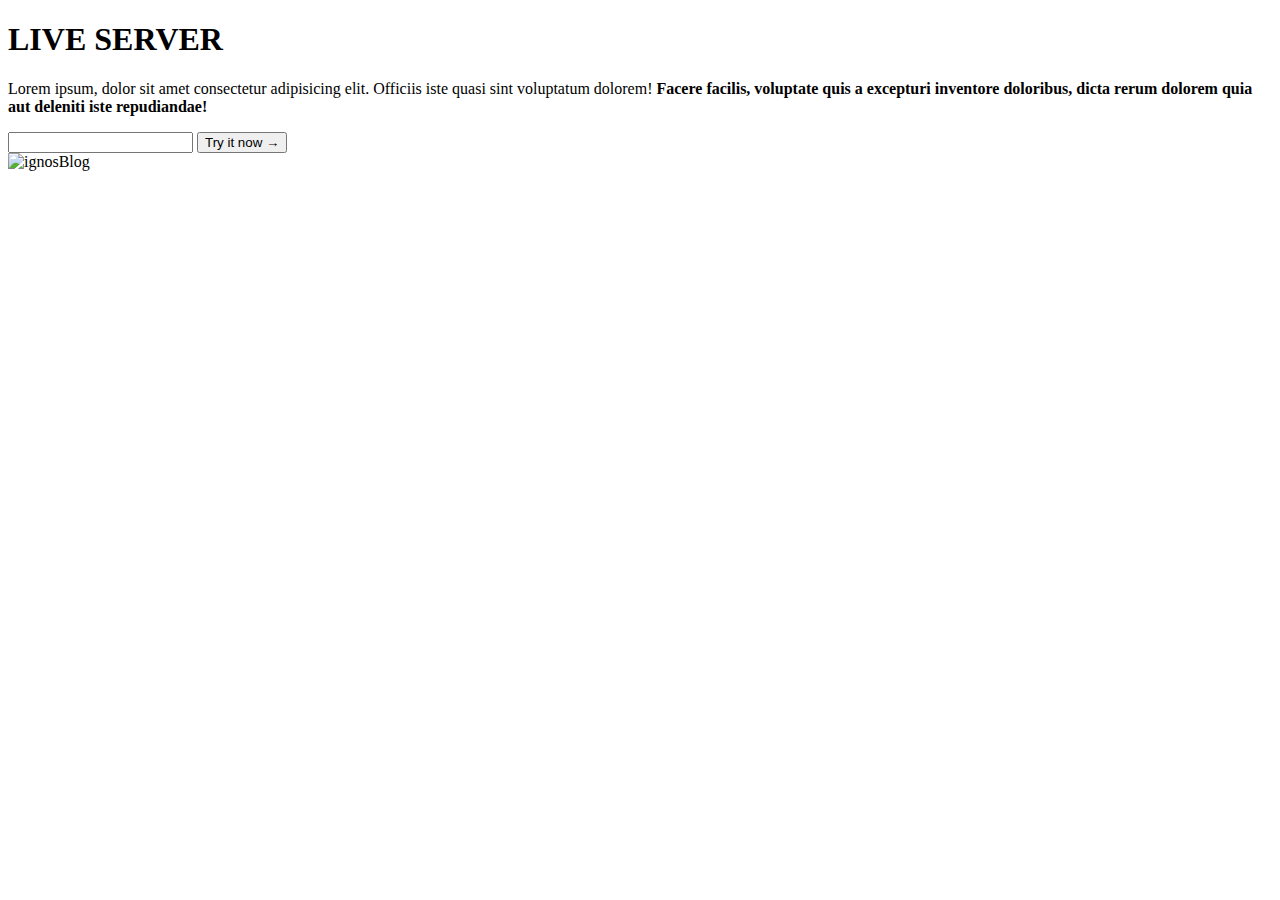
==== index.html @ 08abc481 "Modified the index adding a form, an image and a h1" ====
<!DOCTYPE html>
<html lang="en">
<head>
    <meta charset="UTF-8">
    <meta http-equiv="X-UA-Compatible" content="IE=edge">
    <meta name="viewport" content="width=device-width, initial-scale=1.0">
    <title>Document</title>
</head>
    <body>
        <h1>LIVE SERVER</h1>
        <P>Lorem ipsum, dolor sit amet consectetur adipisicing elit. Officiis iste quasi sint voluptatum dolorem! 
            <strong>
                Facere facilis, voluptate quis a excepturi inventore doloribus, dicta rerum dolorem quia aut deleniti iste repudiandae!
            </strong>
        </P>

        <form>
            <input type="email" />
            <button type="submit">Try it now &rarr;</button>

        </form>
        <img src="https://ignos.blog/wp-content/uploads/2021/04/capterra.png" alt="ignosBlog">
    </body>
</html>
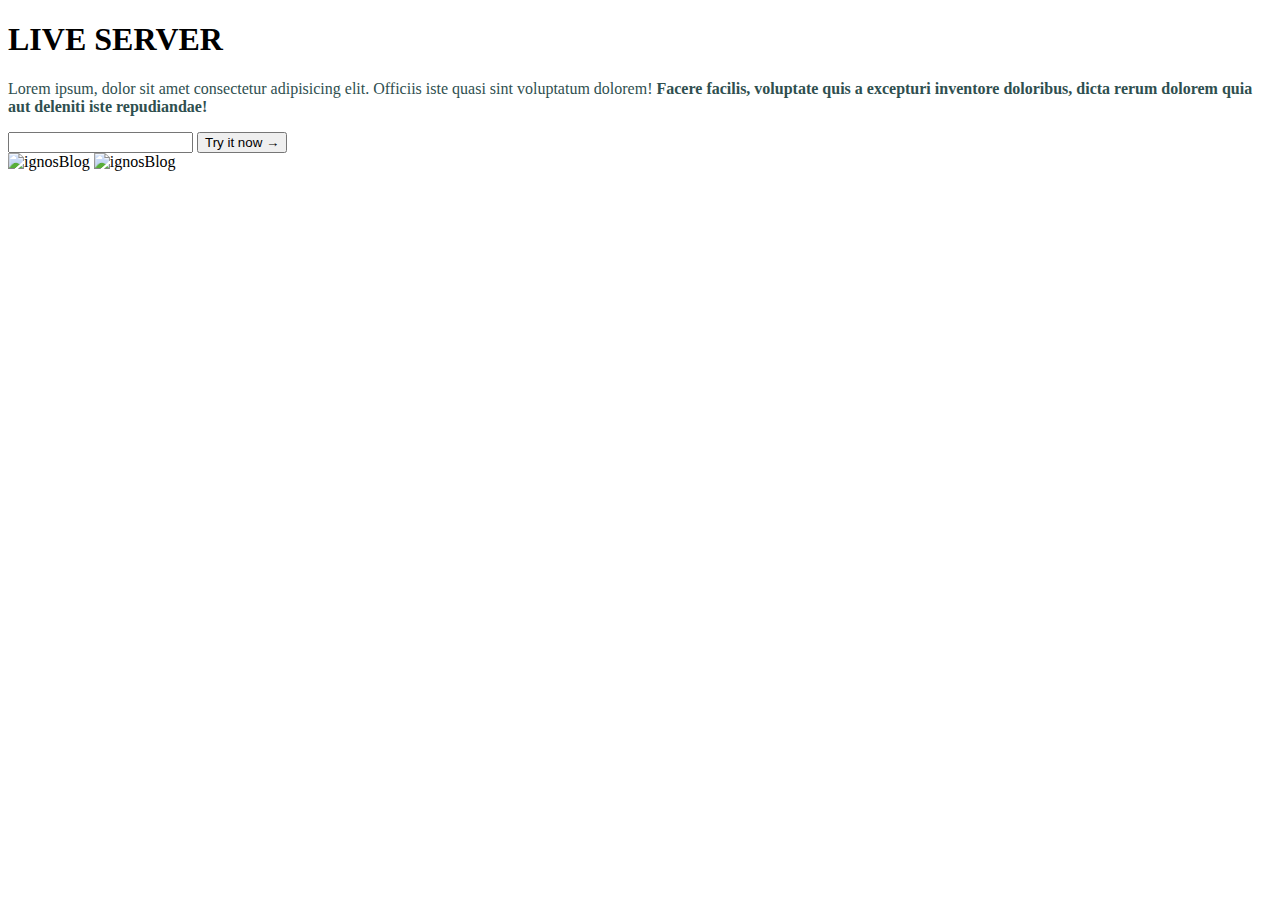
==== commit 6c667327: "Adding a different color to the text and adding the matcha image" ====
--- a/index.html
+++ b/index.html
@@ -5,6 +5,7 @@
     <meta http-equiv="X-UA-Compatible" content="IE=edge">
     <meta name="viewport" content="width=device-width, initial-scale=1.0">
     <title>Document</title>
+    <link rel="stylesheet" href="styles.css">
 </head>
     <body>
         <h1>LIVE SERVER</h1>
@@ -19,6 +20,7 @@
             <button type="submit">Try it now &rarr;</button>
 
         </form>
-        <img src="https://ignos.blog/wp-content/uploads/2021/04/capterra.png" alt="ignosBlog">
+        <img src="https://ignos.blog/wp-content/uploads/2021/04/capterra.png" alt="ignosBlog" />
+        <img src="https://assets.bedu.org/contents/TECM0017FRFUV2_Fronted_fundamentals_V2/TECM0017FRFUV2_S1_3_1.png" alt="ignosBlog" />
     </body>
 </html>--- a/styles.css
+++ b/styles.css
@@ -0,0 +1,3 @@
+p {
+    color: darkslategrey;
+}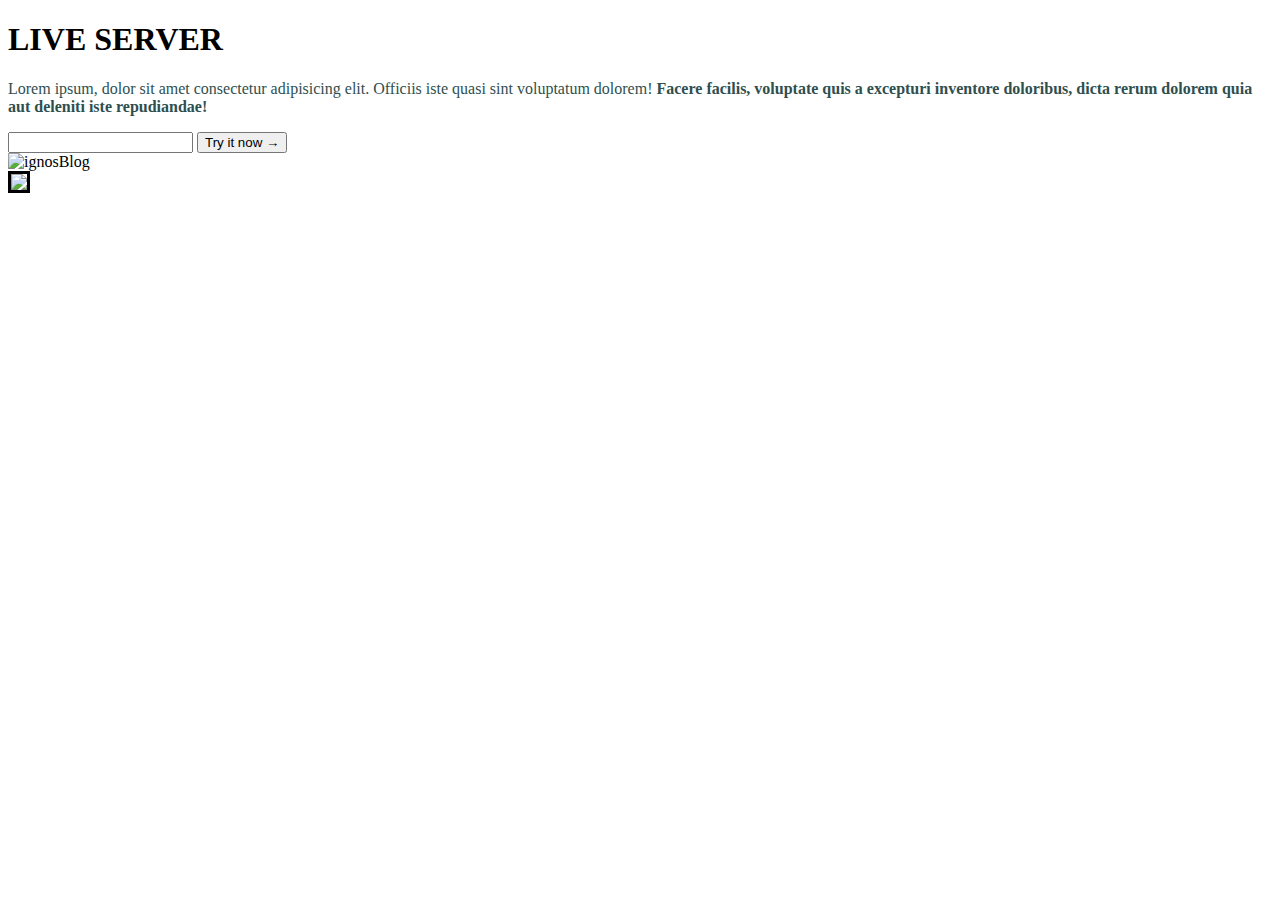
==== commit 87d96ddf: "adding border to matcha image" ====
--- a/index.html
+++ b/index.html
@@ -21,6 +21,8 @@
 
         </form>
         <img src="https://ignos.blog/wp-content/uploads/2021/04/capterra.png" alt="ignosBlog" />
-        <img src="https://assets.bedu.org/contents/TECM0017FRFUV2_Fronted_fundamentals_V2/TECM0017FRFUV2_S1_3_1.png" alt="ignosBlog" />
+        <div id="matchaImage">
+            <img src="https://assets.bedu.org/contents/TECM0017FRFUV2_Fronted_fundamentals_V2/TECM0017FRFUV2_S1_3_1.png" />
+        </div>
     </body>
 </html>--- a/styles.css
+++ b/styles.css
@@ -1,3 +1,7 @@
 p {
     color: darkslategrey;
+}
+
+#matchaImage img {
+    border-style: solid;
 }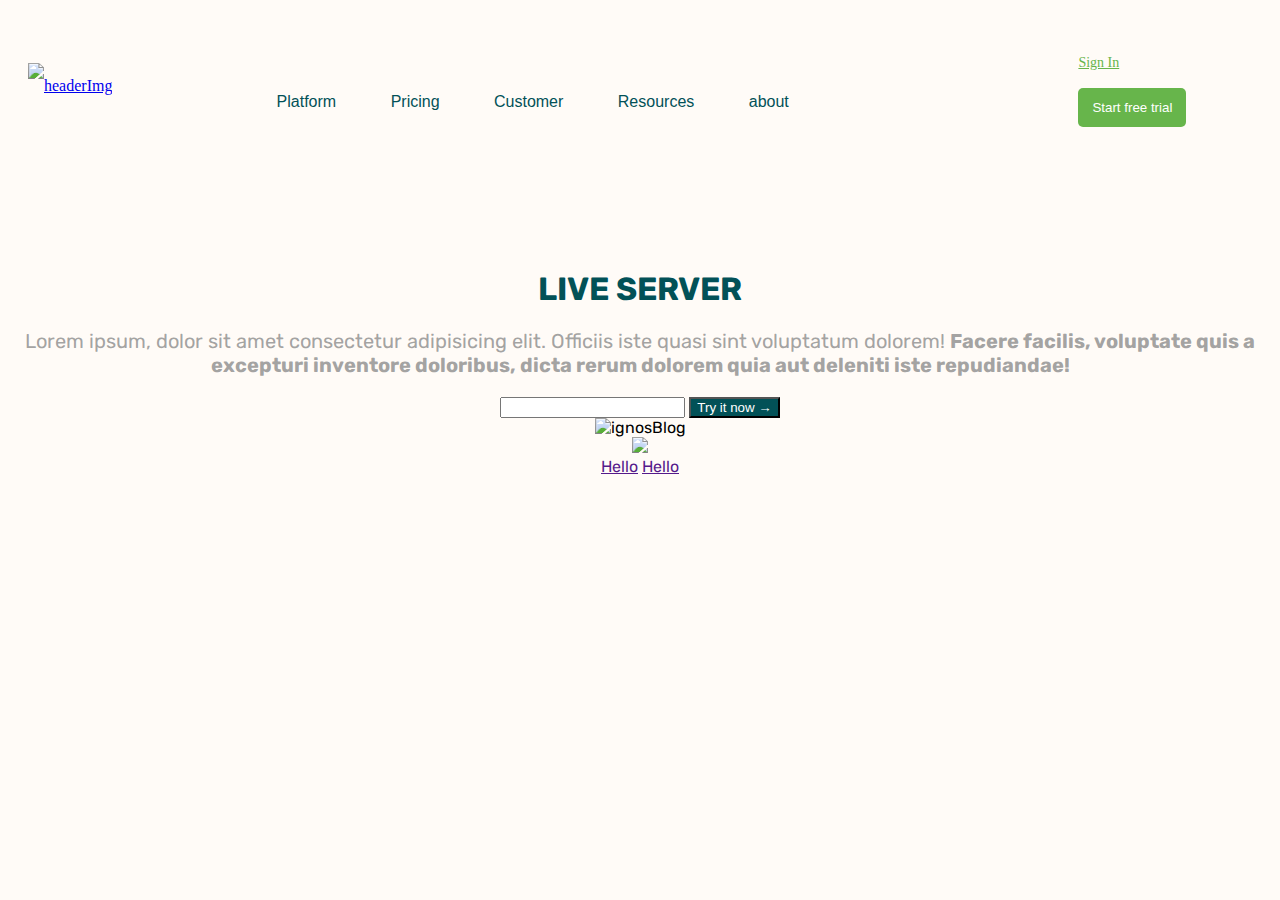
==== commit b0da5231: "Added new styles and new tags, these to complete the challenges of the second module" ====
--- a/index.html
+++ b/index.html
@@ -6,23 +6,56 @@
     <meta name="viewport" content="width=device-width, initial-scale=1.0">
     <title>Document</title>
     <link rel="stylesheet" href="styles.css">
+    <link rel="stylesheet" href="https://fonts.googleapis.com">
+    <link href="https://fonts.googleapis.com/css2?family=Rubik:wght@300&display=swap" rel="stylesheet">
 </head>
-    <body>
-        <h1>LIVE SERVER</h1>
-        <P>Lorem ipsum, dolor sit amet consectetur adipisicing elit. Officiis iste quasi sint voluptatum dolorem! 
-            <strong>
-                Facere facilis, voluptate quis a excepturi inventore doloribus, dicta rerum dolorem quia aut deleniti iste repudiandae!
-            </strong>
-        </P>
+<body>
+        <header class="header">
+            <a href="/" class="logo">
+                <img src="https://getmatcha.com/wp-content/uploads/2020/01/Icon-green.png" alt="headerImg">
+            </a>
+            <!-- Menu -->
+            <nav class="navbar">
+                <ul>
+                    <li>Platform</li>
+                    <li>Pricing</li>
+                    <li>Customer</li>
+                    <li>Resources</li>
+                    <li>about</li>
+                </ul>
+            </nav>
+            <!--Acciones-->
+            <div class="actions">
+                <a href="/login">Sign In</a>
+                <button>Start free trial</button>
+              </div>
+        </header>
+        <section class="main">
+            <h1>LIVE SERVER</h1>
+            <P>Lorem ipsum, dolor sit amet consectetur adipisicing elit. Officiis iste quasi sint voluptatum dolorem! 
+                <strong>
+                    Facere facilis, voluptate quis a excepturi inventore doloribus, dicta rerum dolorem quia aut deleniti iste repudiandae!
+                </strong>
+            </P>
 
-        <form>
-            <input type="email" />
-            <button type="submit">Try it now &rarr;</button>
+            <form>
+                <input type="email" />
+                <button type="submit">Try it now &rarr;</button>
 
-        </form>
-        <img src="https://ignos.blog/wp-content/uploads/2021/04/capterra.png" alt="ignosBlog" />
-        <div id="matchaImage">
-            <img src="https://assets.bedu.org/contents/TECM0017FRFUV2_Fronted_fundamentals_V2/TECM0017FRFUV2_S1_3_1.png" />
-        </div>
+            </form>
+            <img src="https://ignos.blog/wp-content/uploads/2021/04/capterra.png" alt="ignosBlog" />
+            <div id="matchaImage">
+                <img src="https://assets.bedu.org/contents/TECM0017FRFUV2_Fronted_fundamentals_V2/TECM0017FRFUV2_S1_3_1.png" />
+            </div>
+
+            <div class="contenedor">
+                <div class="cuadrado"></div>
+                <div class="cuadrado"></div>
+                <div class="cuadrado"></div>
+            </div>
+            
+            <a href="">Hello</a>
+            <a href="">Hello</a>
+        </section>
     </body>
 </html>--- a/styles.css
+++ b/styles.css
@@ -1,7 +1,90 @@
-p {
-    color: darkslategrey;
+body {
+    background-color: #fffbf7;
+}
+  
+h1 {
+    color: #025157;
+    text-align: center;
 }
 
-#matchaImage img {
-    border-style: solid;
+p {
+    color: #8b8b8bcc;
+    font-family: 'Rubik';
+    font-size: 20px;
+}
+  
+button {
+    color: #fff;
+    background-color: #025157;
+}
+  
+.header {
+    margin: 40px 20px 0;
+    font-size: 0;
+}
+  
+li {
+    display: inline;
+}
+  
+.header > * {
+    display: inline-block;
+    font-size: 16px;
+    line-height: 45px;
+    height: 100%;
+    vertical-align: middle;
+}
+  
+.logo {
+    width: 15%;
+}
+  
+.logo > img {
+    width: 15%;
+}
+  
+.navbar {
+    width: 70%;
+    height: 45px;
+    text-align: left;
+    color: #025157;
+    font-weight: 500;
+}
+
+.navbar > * {
+    font-family: sans-serif;
+    color: #025157;
+}
+
+.navbar ul > * {
+    margin: 0 25px;
+}
+
+.actions {
+    width: 15%;
+    text-align: left;
+    font-size: 14px;
+    font-weight: 500;
+}
+
+.actions > * {
+    margin: 0 10px;
+}
+
+.actions > a {
+    color: #67b54b;
+}
+
+.actions > button {
+    color: white;
+    background-color: #67b54b;
+    padding: 12px 14px;
+    border: none;
+    border-radius: 5px;
+}
+  
+.main {
+    margin-top: 140px;
+    text-align: center;
+    font-family: 'Rubik';
 }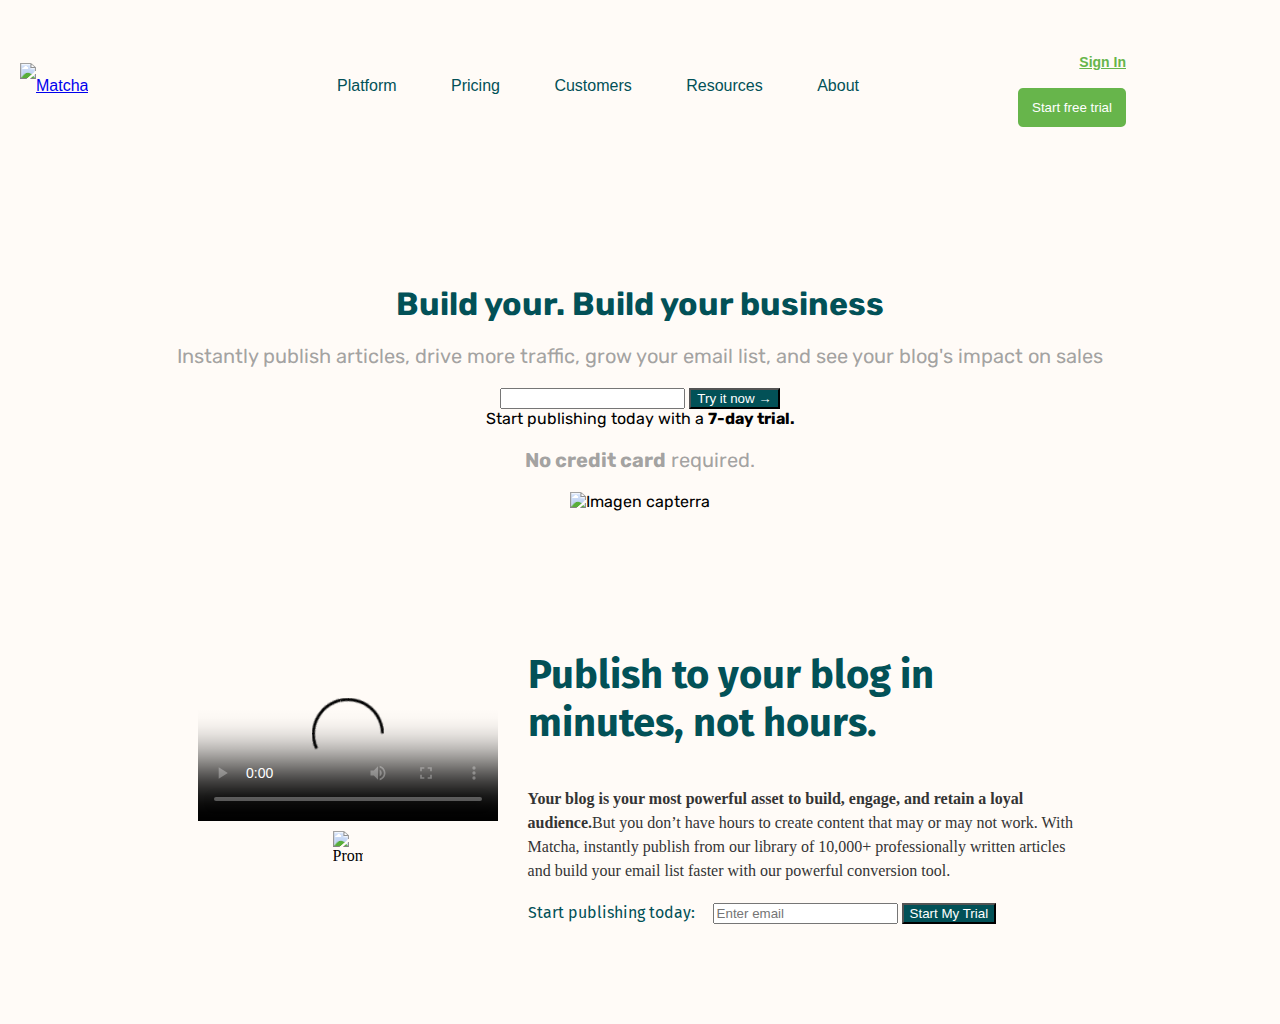
==== commit efa98c1f: "added the video to the page along with publicity" ====
--- a/index.html
+++ b/index.html
@@ -1,61 +1,97 @@
-<!DOCTYPE html>
-<html lang="en">
-<head>
+    <!DOCTYPE html>
+    <html lang="en">
+
+    <head>
     <meta charset="UTF-8">
     <meta http-equiv="X-UA-Compatible" content="IE=edge">
     <meta name="viewport" content="width=device-width, initial-scale=1.0">
-    <title>Document</title>
+    <title>Matcha</title>
+    <style>
+        h1 {
+        color: #025157;
+        }
+    </style>
     <link rel="stylesheet" href="styles.css">
-    <link rel="stylesheet" href="https://fonts.googleapis.com">
-    <link href="https://fonts.googleapis.com/css2?family=Rubik:wght@300&display=swap" rel="stylesheet">
-</head>
-<body>
+    <link rel="preconnect" href="https://fonts.googleapis.com">
+    <link rel="preconnect" href="https://fonts.gstatic.com" crossorigin>
+    <link href="https://fonts.googleapis.com/css2?family=Fira+Sans:wght@500&family=Rubik:wght@300&display=swap" rel="stylesheet">
+    </head>
+
+    <body>
+    <section class="fixed-header">
         <header class="header">
-            <a href="/" class="logo">
-                <img src="https://getmatcha.com/wp-content/uploads/2020/01/Icon-green.png" alt="headerImg">
-            </a>
-            <!-- Menu -->
-            <nav class="navbar">
-                <ul>
-                    <li>Platform</li>
-                    <li>Pricing</li>
-                    <li>Customer</li>
-                    <li>Resources</li>
-                    <li>about</li>
-                </ul>
-            </nav>
-            <!--Acciones-->
-            <div class="actions">
-                <a href="/login">Sign In</a>
-                <button>Start free trial</button>
-              </div>
+        <!-- Regresar página principal -->
+        <a href="/" class="logo">
+            <img src="https://getmatcha.com/wp-content/uploads/2020/01/Icon-green.png" alt="Matcha">
+        </a>
+        <!-- Menú -->
+        <nav class="navbar">
+            <ul>
+            <li>Platform</li>
+            <li>Pricing</li>
+            <li>Customers</li>
+            <li>Resources</li>
+            <li>About</li>
+            </ul>
+        </nav>
+        <!-- Acciones -->
+        <div class="actions">
+            <a href="">Sign In</a>
+            <button>Start free trial</button>
+        </div>
         </header>
-        <section class="main">
-            <h1>LIVE SERVER</h1>
-            <P>Lorem ipsum, dolor sit amet consectetur adipisicing elit. Officiis iste quasi sint voluptatum dolorem! 
-                <strong>
-                    Facere facilis, voluptate quis a excepturi inventore doloribus, dicta rerum dolorem quia aut deleniti iste repudiandae!
-                </strong>
-            </P>
-
+    </section>
+    <section class="main">
+        <h1>Build your. Build your business</h1>
+        <p>Instantly publish articles, drive more traffic, grow your email list, and see your blog's impact on sales</p>
+        <form>
+        <input type="email" />
+        <button type="submit">
+            Try it now &rarr;
+        </button>
+        </form>
+        <label>
+            Start publishing today with a <strong>7-day trial.</strong>
+        </label>
+        <p>
+            <strong>No credit card</strong> required.
+        </p>
+        <img src="https://ignos.blog/wp-content/uploads/2021/04/capterra.png" alt="Imagen capterra" />
+    </section>
+    <section class="promo">
+        <article class="explanatory-video">
+            <video 
+                controls
+                poster="https://cdn.videvo.net/videvo_files/video/premium/video0036/thumbnails/computer_code00_small.jpg"
+            >
+                <source
+                    type="video/mp4"
+                    src="https://cdn.videvo.net/videvo_files/video/premium/video0036/small_watermarked/computer_code00_preview.mp4"
+                >
+                <source
+                    type="video/webm"
+                    src="https://cdn.videvo.net/videvo_files/video/premium/video0036/small_watermarked/computer_code00_preview.webm"
+                >
+            </video>
+            <img src="https://images.vexels.com/media/users/3/206269/isolated/preview/5bf110f14d50531aaca26c251c3441aa-doodle-de-flecha-vertical.png" alt="Promo">
+        </article>
+        <article class="publish">
+            <h3>Publish to your blog in minutes, not hours.</h3>
+            <p>
+                <strong>Your blog is your most powerful asset to build, engage, and retain a loyal
+                audience.</strong>But you don’t have hours to create content that may or may not
+                work. With Matcha, instantly publish from our library of 10,000+
+                professionally written articles and build your email list faster with our
+                powerful conversion tool.
+            </p>
             <form>
-                <input type="email" />
-                <button type="submit">Try it now &rarr;</button>
-
+                <label>Start publishing today:</label>
+                <div>
+                    <input type="email" placeholder="Enter email" />
+                    <button>Start My Trial</button>
+                </div>
             </form>
-            <img src="https://ignos.blog/wp-content/uploads/2021/04/capterra.png" alt="ignosBlog" />
-            <div id="matchaImage">
-                <img src="https://assets.bedu.org/contents/TECM0017FRFUV2_Fronted_fundamentals_V2/TECM0017FRFUV2_S1_3_1.png" />
-            </div>
-
-            <div class="contenedor">
-                <div class="cuadrado"></div>
-                <div class="cuadrado"></div>
-                <div class="cuadrado"></div>
-            </div>
-            
-            <a href="">Hello</a>
-            <a href="">Hello</a>
-        </section>
-    </body>
+        </article>
+    </section>
+</body>
 </html>--- a/styles.css
+++ b/styles.css
@@ -1,90 +1,140 @@
 body {
-    background-color: #fffbf7;
+  background-color: #fffbf7;
 }
-  
+
 h1 {
-    color: #025157;
-    text-align: center;
+  color: #025157;
+  text-align: center;
+  font-family: 'Rubik', serif;
 }
 
 p {
-    color: #8b8b8bcc;
-    font-family: 'Rubik';
-    font-size: 20px;
-}
-  
-button {
-    color: #fff;
-    background-color: #025157;
-}
-  
-.header {
-    margin: 40px 20px 0;
-    font-size: 0;
-}
-  
-li {
-    display: inline;
-}
-  
-.header > * {
-    display: inline-block;
-    font-size: 16px;
-    line-height: 45px;
-    height: 100%;
-    vertical-align: middle;
-}
-  
-.logo {
-    width: 15%;
-}
-  
-.logo > img {
-    width: 15%;
-}
-  
-.navbar {
-    width: 70%;
-    height: 45px;
-    text-align: left;
-    color: #025157;
-    font-weight: 500;
+  color: #8b8b8bcc;
+  font-family: Verdana;
+  font-size: 20px;
 }
 
-.navbar > * {
-    font-family: sans-serif;
-    color: #025157;
+button {
+  color: #fff;
+  background-color: #025157;
 }
 
-.navbar ul > * {
-    margin: 0 25px;
+.header {
+  margin: 40px 20px 0;
+  font-size: 0;
+  font-family: sans-serif;
+}
+
+.fixed-header {
+  position: fixed;
+  top: 0;
+  left: 0;
+  right: 0;
+  background-color: #fffbf7;
+}
+
+li {
+  display: inline;
+  margin: 0 25px 0;
+}
+
+.header > * {
+  display: inline-block;
+  font-size: 16px;
+  line-height: 45px;
+  height: 100%;
+  vertical-align: middle;
+}
+
+.logo {
+  width: 15%;
+}
+
+.logo > img {
+  width: 15%;
+}
+
+.navbar {
+  width: 60%;
+  text-align: center;
+  color: #025157;
+  font-weight: 500;
 }
 
 .actions {
-    width: 15%;
-    text-align: left;
-    font-size: 14px;
-    font-weight: 500;
+  width: 15%;
+  text-align: right;
+  font-size: 14px;
+  font-weight: 600;
 }
 
 .actions > * {
-    margin: 0 10px;
+  margin: 0 10px;
 }
 
-.actions > a {
-    color: #67b54b;
+.actions a {
+  color: #67b54b;
 }
 
-.actions > button {
-    color: white;
-    background-color: #67b54b;
-    padding: 12px 14px;
-    border: none;
-    border-radius: 5px;
+.actions button {
+  color: white;
+  background-color: #67b54b;
+  padding: 12px 14px;
+  border: 0;
+  border-radius: 5px;
 }
-  
+
 .main {
-    margin-top: 140px;
-    text-align: center;
+  margin-top: 285px;
+  text-align: center;
+}
+
+.main > * {
     font-family: 'Rubik';
+}
+
+.publish {
+  margin-left: 30px;
+}
+
+.publish h3 {
+  font-family: 'Fira Sans';
+  font-size: 40px;
+  line-height: 48px;
+  color: #025157;
+}
+
+.publish > p {
+  font-size: 16px;
+  color: #343434;
+  line-height: 1.5;
+  margin-bottom: 20px;
+}
+
+.publish > form {
+  display: flex;
+}
+
+.publish > form label {
+  color: #025157;
+  font-family: 'Fira Sans';
+  margin-right: 18px;
+}
+
+.promo {
+  display: flex;
+  width: 70%;
+  margin: 100px auto;
+  align-items: center;
+}
+
+.explanatory-video {
+  display: flex;
+  flex-direction: column;
+  align-items: center;
+}
+
+.explanatory-video img {
+  width: 30px;
+  margin-top: 10px;
 }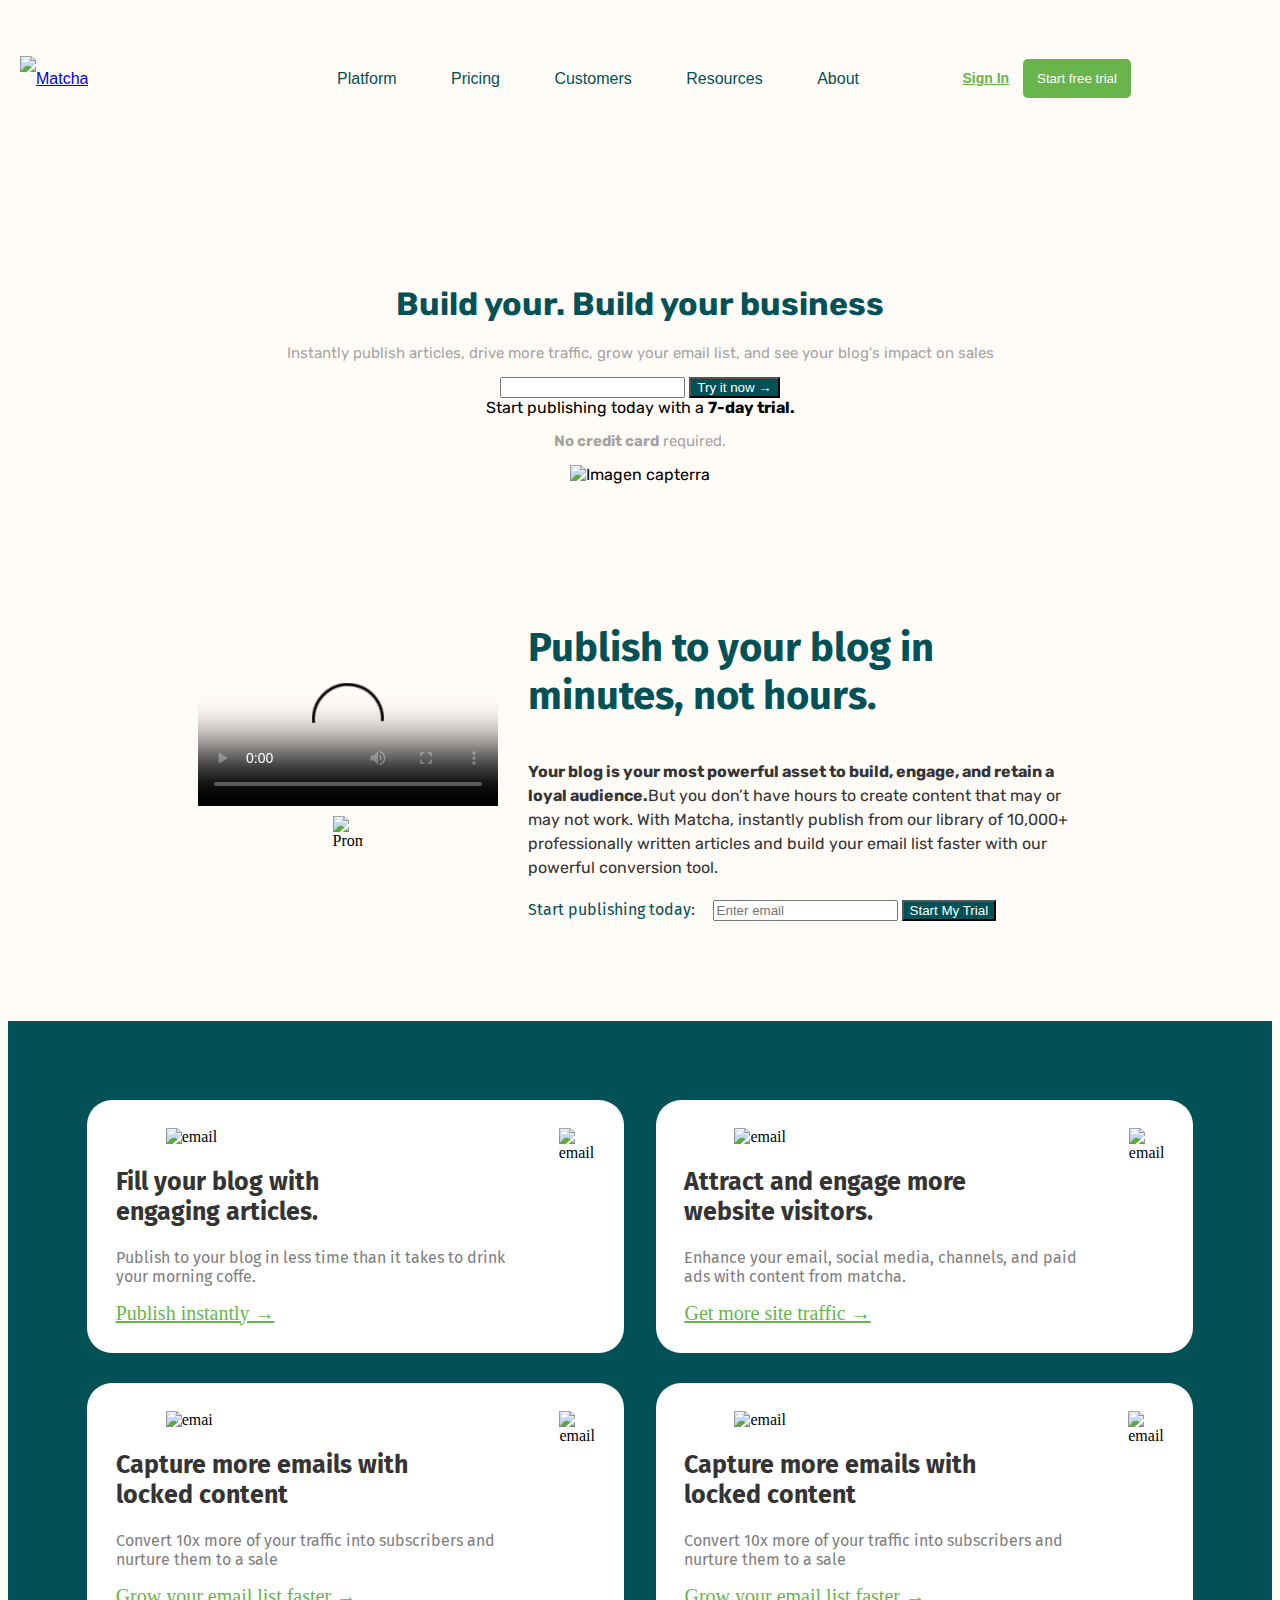
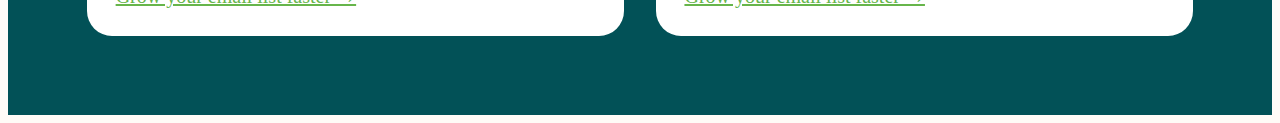
==== commit b62c6e5d: "adding feature section" ====
--- a/index.html
+++ b/index.html
@@ -6,11 +6,7 @@
     <meta http-equiv="X-UA-Compatible" content="IE=edge">
     <meta name="viewport" content="width=device-width, initial-scale=1.0">
     <title>Matcha</title>
-    <style>
-        h1 {
-        color: #025157;
-        }
-    </style>
+    
     <link rel="stylesheet" href="styles.css">
     <link rel="preconnect" href="https://fonts.googleapis.com">
     <link rel="preconnect" href="https://fonts.gstatic.com" crossorigin>
@@ -93,5 +89,43 @@
             </form>
         </article>
     </section>
+    <section class="features">
+        <article class="featureCard">
+            <article>
+                <img src="https://getmatcha.com/wp-content/uploads/2020/04/feature-platform-1.png" alt="email">
+                <h2>Fill your blog with <br/>engaging articles.</h2>
+                <p>Publish to your blog in less time than it takes to drink your morning coffe.</p>
+                <a href="#">Publish instantly &rarr;</a>
+            </article>
+            <img class="featureImg" src="https://getmatcha.com/wp-content/uploads/2020/04/feature-platform-3.png" alt="email">
+        </article>
+        <article class="featureCard">
+            <article>
+                <img src="https://getmatcha.com/wp-content/uploads/2020/07/feature-blog-email.png" alt="email">
+                <h2>Attract and engage more <br/> website visitors.</h2>
+                <p>Enhance your email, social media, channels, and paid ads with content from matcha.</p>
+                <a href="#">Get more site traffic &rarr;</a>
+            </article>
+            <img class="featureImg" src="https://getmatcha.com/wp-content/uploads/2020/04/feature-library-1.png" alt="email">
+        </article>
+        <article class="featureCard">
+            <article>
+                <img src="https://getmatcha.com/wp-content/uploads/2020/04/feature-platform-3.png" alt="emai">
+                <h2>Capture more emails with <br/>locked content</h2>
+                <p>Convert 10x more of your traffic into subscribers and nurture them to a sale</p>
+                <a href="#">Grow your email list faster &rarr;</a>
+            </article>
+            <img class="featureImg" src="https://getmatcha.com/wp-content/uploads/2020/07/feature-blog-email.png" alt="email">
+        </article>
+        <article class="featureCard">
+            <article>
+                <img src="https://getmatcha.com/wp-content/uploads/2020/04/feature-library-1.png" alt="email">
+                <h2>Capture more emails with <br/>locked content</h2>
+                <p>Convert 10x more of your traffic into subscribers and nurture them to a sale</p>
+                <a href="#">Grow your email list faster &rarr;</a>
+            </article>
+            <img class="featureImg" src="https://getmatcha.com/wp-content/uploads/2020/04/feature-platform-3.png" alt="email">
+        </article>
+    </section>
 </body>
 </html>--- a/styles.css
+++ b/styles.css
@@ -10,8 +10,8 @@
 
 p {
   color: #8b8b8bcc;
-  font-family: Verdana;
-  font-size: 20px;
+  font-family: 'Rubik';
+  font-size: 15px;
 }
 
 button {
@@ -69,7 +69,7 @@
 }
 
 .actions > * {
-  margin: 0 10px;
+  margin: 0 5px;
 }
 
 .actions a {
@@ -137,4 +137,54 @@
 .explanatory-video img {
   width: 30px;
   margin-top: 10px;
+}
+
+.features {
+  height: auto;
+  background-color: #025157;
+  display: grid;
+  grid-template: repeat(2, 1fr)/repeat(2, 1fr);
+  padding: 5% 5%;
+}
+
+.features .featureCard {
+  border-radius: 25px;
+  margin: 15px 1em;
+  background-color: white;
+  padding: 5%;
+}
+
+.featureCard {
+  text-align: left;
+  display: flex;
+}
+
+.featureCard h2{
+  text-align: left;
+  display: flex;
+  color: #343434;
+  font-size: 25px;
+  font-family: 'Fira Sans';
+}
+
+.featureCard p{
+  font-size: 16px;
+  color: #7e7e7e;
+  font-weight: 400;
+  font-family: 'Fira Sans';
+}
+
+.featureCard img {
+  width: 50px;
+  margin-left: 50px;
+}
+
+.featureCard article a {
+  color: #67b54b;
+  font-size: 20px;
+}
+
+.featureImg{
+  margin-top: 0;
+  height: 100%;
 }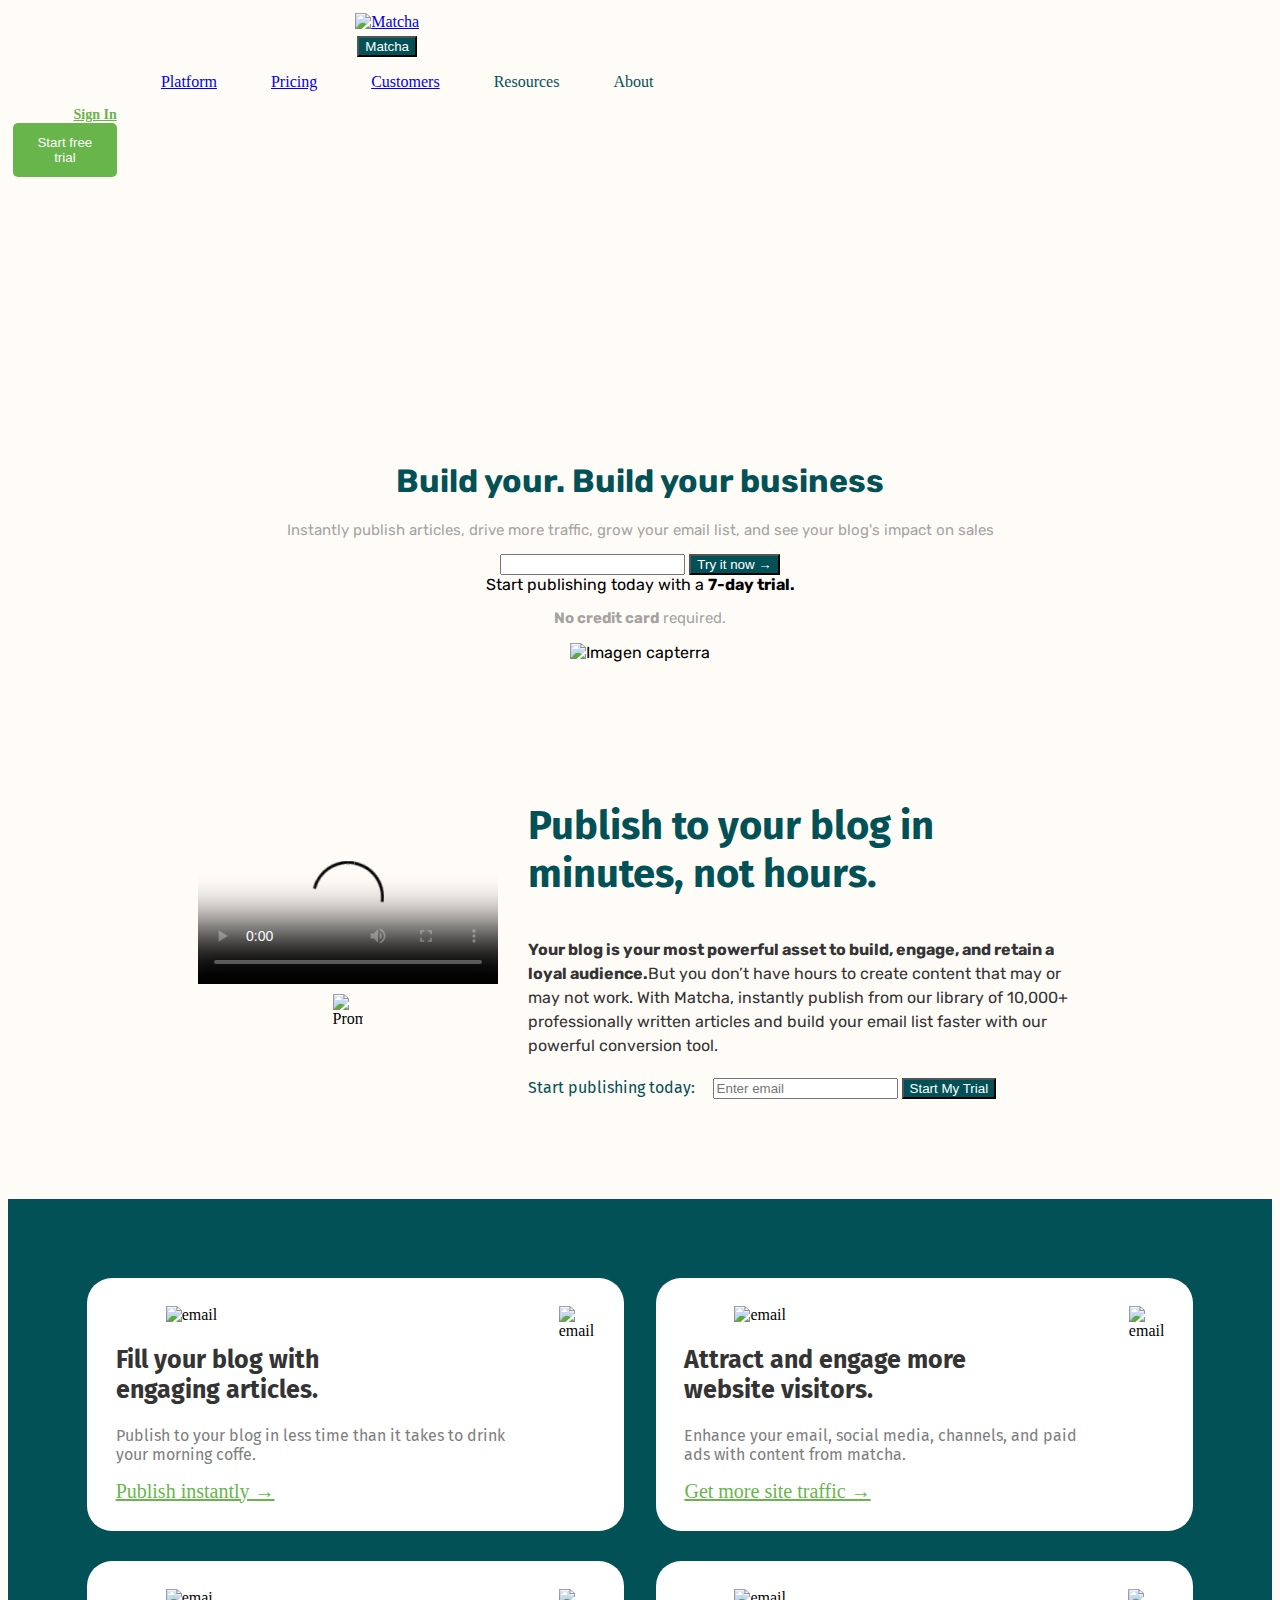
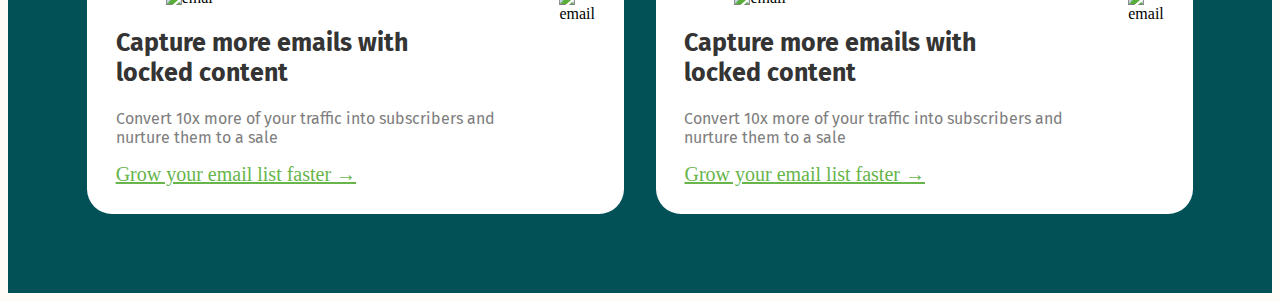
==== commit ee7b52d7: "Added bootstrap and made the website responsive" ====
--- a/index.html
+++ b/index.html
@@ -4,23 +4,23 @@
     <head>
     <meta charset="UTF-8">
     <meta http-equiv="X-UA-Compatible" content="IE=edge">
-    <meta name="viewport" content="width=device-width, initial-scale=1.0">
+    <meta name="viewport" content="width=device-width, initial-scale=1.0,user-scalable=no">
     <title>Matcha</title>
     
+    <link rel="stylesheet" href="https://cdn.jsdelivr.net/npm/bootstrap@5.1.3/dist/css/bootstrap.min.css" rel="stylesheet" integrity="sha384-1BmE4kWBq78iYhFldvKuhfTAU6auU8tT94WrHftjDbrCEXSU1oBoqyl2QvZ6jIW3" crossorigin="anonymous">
     <link rel="stylesheet" href="styles.css">
     <link rel="preconnect" href="https://fonts.googleapis.com">
     <link rel="preconnect" href="https://fonts.gstatic.com" crossorigin>
     <link href="https://fonts.googleapis.com/css2?family=Fira+Sans:wght@500&family=Rubik:wght@300&display=swap" rel="stylesheet">
+    <script src="https://cdn.jsdelivr.net/npm/bootstrap@5.1.3/dist/js/bootstrap.bundle.min.js" integrity="sha384-ka7Sk0Gln4gmtz2MlQnikT1wXgYsOg+OMhuP+IlRH9sENBO0LRn5q+8nbTov4+1p" crossorigin="anonymous"></script>
     </head>
 
     <body>
-    <section class="fixed-header">
+    <!-- <section class="fixed-header">
         <header class="header">
-        <!-- Regresar página principal -->
         <a href="/" class="logo">
             <img src="https://getmatcha.com/wp-content/uploads/2020/01/Icon-green.png" alt="Matcha">
         </a>
-        <!-- Menú -->
         <nav class="navbar">
             <ul>
             <li>Platform</li>
@@ -30,13 +30,47 @@
             <li>About</li>
             </ul>
         </nav>
-        <!-- Acciones -->
         <div class="actions">
             <a href="">Sign In</a>
             <button>Start free trial</button>
         </div>
         </header>
-    </section>
+    </section> -->
+    <nav class="navbar navbar-expand-xl bg-light" style="background-color: #fffbf7;">
+        <div class="container-fluid">
+            <div class="navbar-brand">
+                <a class="logo" href="#">
+                    <img src="https://getmatcha.com/wp-content/uploads/2020/01/Icon-green.png" alt="Matcha">
+                </a>
+            </div>
+            <button class="navbar-toggler" type="button" data-bs-toggle="collapse" data-bs-target="#navbarSupportedContent" aria-controls="navbarSupportedContent" aria-expanded="false" aria-label="Toggle navigation">
+                <span class="navbar-toggler-icon">Matcha</span>
+            </button>
+            <div class="collapse navbar-collapse" id="navbarSupportedContent">
+                <ul class="navbar-nav me-auto mb-2 mb-lg-0">
+                    <li class="nav-item">
+                        <a class="nav-link active" aria-current="page" href="#">Platform</a>
+                    </li>
+                    <li class="nav-item">
+                        <a class="nav-link" href="#">Pricing</a>
+                    </li>
+                    <li class="nav-item">
+                        <a class="nav-link" href="#">Customers</a>
+                    </li>
+                    <li class="nav-item">
+                        <a class="nav-link">Resources</a>
+                    </li>
+                    <li class="nav-item">
+                        <a class="nav-link">About</a>
+                    </li>
+                </ul>
+                <form class="d-flex actions" role="search">
+                    <a href="">Sign In</a>
+                    <button class="btn btn-outline-success" type="submit">Start free trial</button>
+                </form>
+            </div>
+        </div>
+    </nav>
     <section class="main">
         <h1>Build your. Build your business</h1>
         <p>Instantly publish articles, drive more traffic, grow your email list, and see your blog's impact on sales</p>
@@ -52,7 +86,9 @@
         <p>
             <strong>No credit card</strong> required.
         </p>
-        <img src="https://ignos.blog/wp-content/uploads/2021/04/capterra.png" alt="Imagen capterra" />
+        <figure class="banner">
+            <img src="https://ignos.blog/wp-content/uploads/2021/04/capterra.png" alt="Imagen capterra" />
+        </figure>
     </section>
     <section class="promo">
         <article class="explanatory-video">
--- a/styles.css
+++ b/styles.css
@@ -46,12 +46,9 @@
   vertical-align: middle;
 }
 
-.logo {
-  width: 15%;
-}
-
 .logo > img {
-  width: 15%;
+  width: 50%;
+  margin: 5px;
 }
 
 .navbar {
@@ -187,4 +184,71 @@
 .featureImg{
   margin-top: 0;
   height: 100%;
+}
+
+@media (max-width: 575px) {
+  .navbar,
+  .actions{
+    display: none;
+  }
+
+  h1{
+    font-size: 30px;
+  }
+
+  .main{
+    margin-top: 110px;
+  }
+
+  .banner > img{
+    width: 100%;
+  }
+
+  .publish > form{
+    flex-direction: column;
+  }
+
+  .publish > form > div {
+    height: 50px;
+    margin-top: 10px;
+  }
+
+  .publish > form > div > input {
+    width: 65%;
+  }
+
+  .promo {
+    flex-direction: column;
+    max-width: 90%;
+  }
+  .explanatory-video > video{
+    width: 100%;
+  }
+
+  .publish{
+    margin-top: 10px;
+  }
+
+  .publish > h3 {
+    font-size: 25px;
+    line-height: 1.2;
+  }
+
+  .features{
+    display: block;
+  }
+}
+
+@media (min-width:576px) and (max-width: 767px) {
+  .banner > img{
+    width: 100%;
+  }
+}
+
+@media (min-width:768px) and (max-width: 991px) {
+  
+}
+
+@media (min-width:992px) and (max-width: 767px) {
+  
 }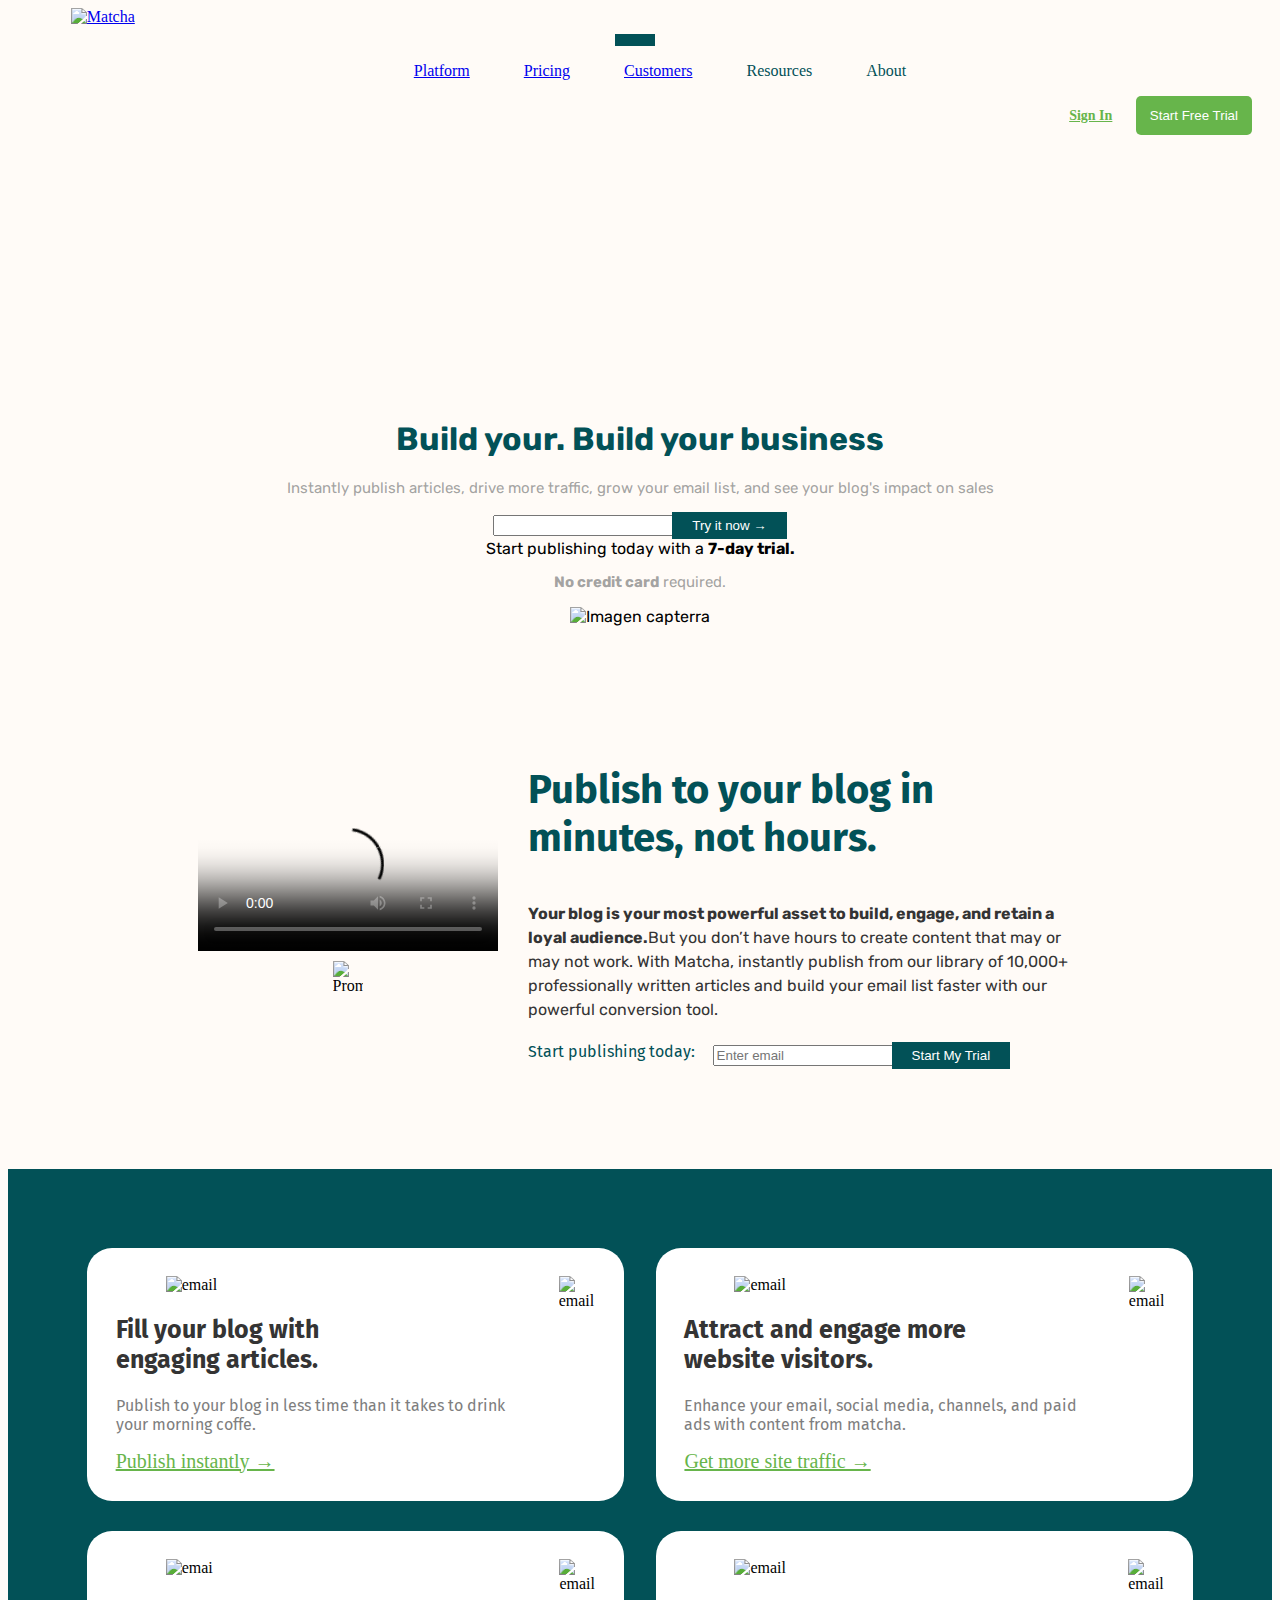
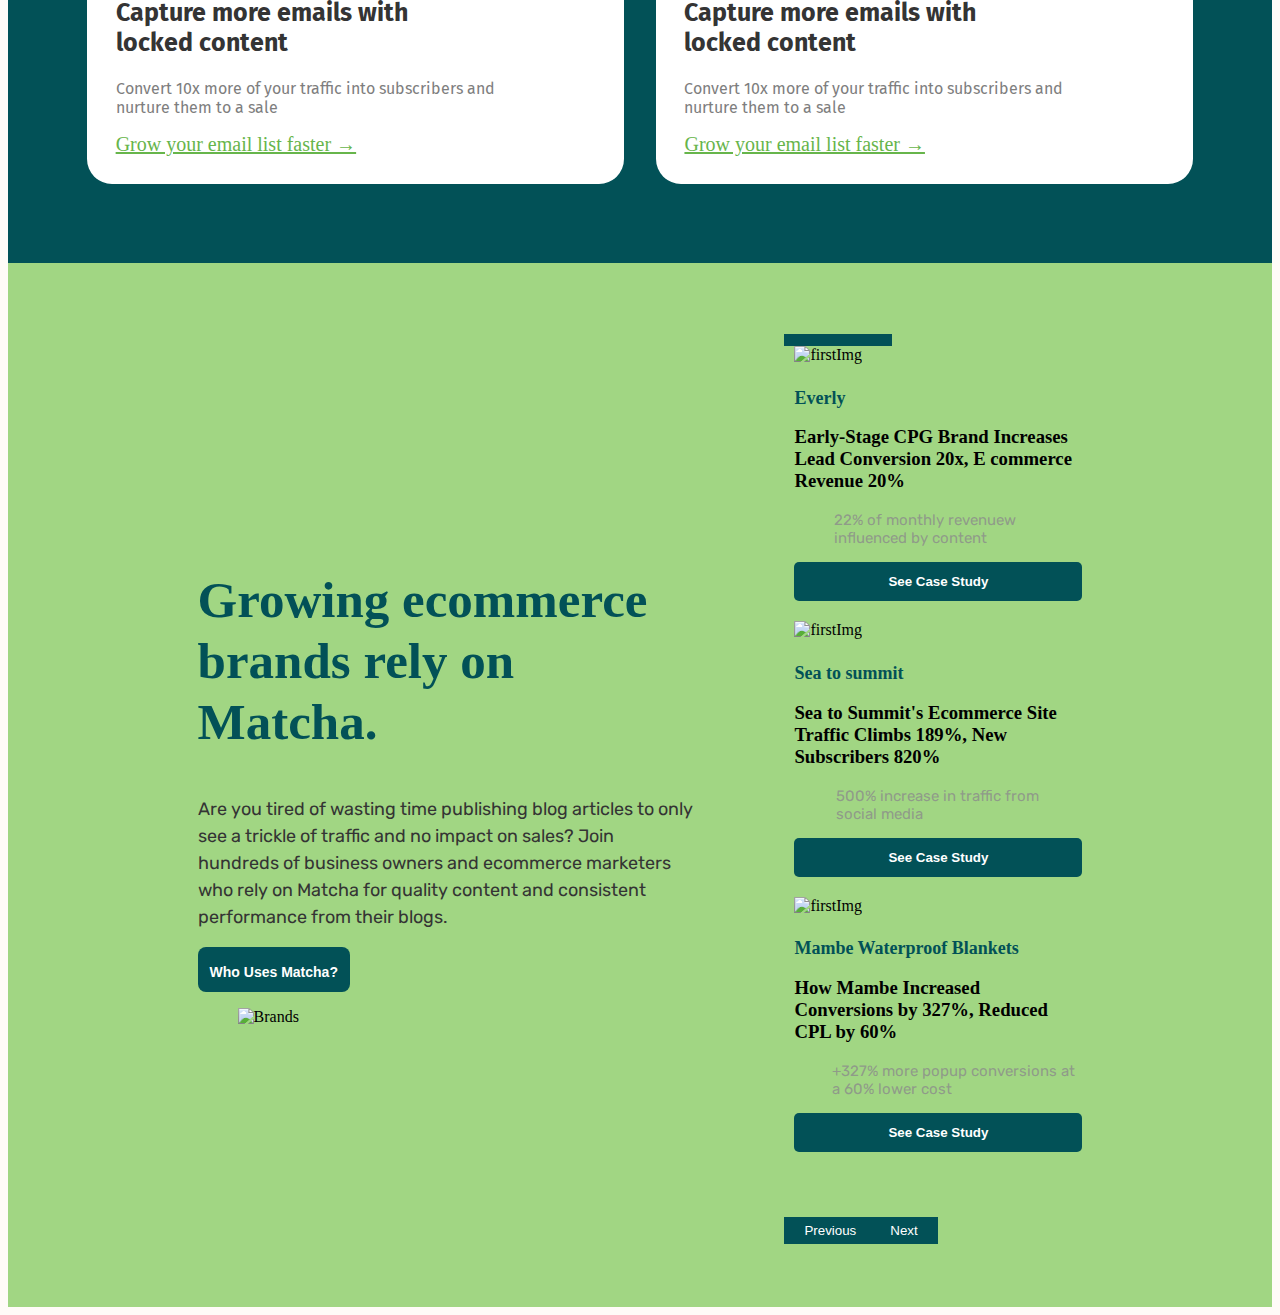
==== commit 49491841: "added pricing view" ====
--- a/index.html
+++ b/index.html
@@ -2,17 +2,16 @@
     <html lang="en">
 
     <head>
-    <meta charset="UTF-8">
-    <meta http-equiv="X-UA-Compatible" content="IE=edge">
-    <meta name="viewport" content="width=device-width, initial-scale=1.0,user-scalable=no">
-    <title>Matcha</title>
-    
-    <link rel="stylesheet" href="https://cdn.jsdelivr.net/npm/bootstrap@5.1.3/dist/css/bootstrap.min.css" rel="stylesheet" integrity="sha384-1BmE4kWBq78iYhFldvKuhfTAU6auU8tT94WrHftjDbrCEXSU1oBoqyl2QvZ6jIW3" crossorigin="anonymous">
-    <link rel="stylesheet" href="styles.css">
-    <link rel="preconnect" href="https://fonts.googleapis.com">
-    <link rel="preconnect" href="https://fonts.gstatic.com" crossorigin>
-    <link href="https://fonts.googleapis.com/css2?family=Fira+Sans:wght@500&family=Rubik:wght@300&display=swap" rel="stylesheet">
-    <script src="https://cdn.jsdelivr.net/npm/bootstrap@5.1.3/dist/js/bootstrap.bundle.min.js" integrity="sha384-ka7Sk0Gln4gmtz2MlQnikT1wXgYsOg+OMhuP+IlRH9sENBO0LRn5q+8nbTov4+1p" crossorigin="anonymous"></script>
+        <meta charset="UTF-8">
+        <meta http-equiv="X-UA-Compatible" content="IE=edge">
+        <meta name="viewport" content="width=device-width, initial-scale=1.0,user-scalable=no">
+        <title>Matcha</title>
+        
+        <link rel="stylesheet" href="https://cdn.jsdelivr.net/npm/bootstrap@5.1.3/dist/css/bootstrap.min.css" rel="stylesheet" integrity="sha384-1BmE4kWBq78iYhFldvKuhfTAU6auU8tT94WrHftjDbrCEXSU1oBoqyl2QvZ6jIW3" crossorigin="anonymous">
+        <link rel="stylesheet" href="styles.css">
+        <link rel="preconnect" href="https://fonts.googleapis.com">
+        <link rel="preconnect" href="https://fonts.gstatic.com" crossorigin>
+        <link href="https://fonts.googleapis.com/css2?family=Fira+Sans:wght@500&family=Rubik:wght@300&display=swap" rel="stylesheet">
     </head>
 
     <body>
@@ -36,15 +35,15 @@
         </div>
         </header>
     </section> -->
-    <nav class="navbar navbar-expand-xl bg-light" style="background-color: #fffbf7;">
+    <nav class="navbar navbar-expand-xl navbar-light fixed-top" style="background-color: #fffbf7; width: 100%;">
         <div class="container-fluid">
-            <div class="navbar-brand">
-                <a class="logo" href="#">
+            <div class="navbar-brand logo">
+                <a href="#">
                     <img src="https://getmatcha.com/wp-content/uploads/2020/01/Icon-green.png" alt="Matcha">
                 </a>
             </div>
             <button class="navbar-toggler" type="button" data-bs-toggle="collapse" data-bs-target="#navbarSupportedContent" aria-controls="navbarSupportedContent" aria-expanded="false" aria-label="Toggle navigation">
-                <span class="navbar-toggler-icon">Matcha</span>
+                <span class="navbar-toggler-icon"></span>
             </button>
             <div class="collapse navbar-collapse" id="navbarSupportedContent">
                 <ul class="navbar-nav me-auto mb-2 mb-lg-0">
@@ -52,7 +51,7 @@
                         <a class="nav-link active" aria-current="page" href="#">Platform</a>
                     </li>
                     <li class="nav-item">
-                        <a class="nav-link" href="#">Pricing</a>
+                        <a class="nav-link" href="./pricing.html">Pricing</a>
                     </li>
                     <li class="nav-item">
                         <a class="nav-link" href="#">Customers</a>
@@ -64,10 +63,12 @@
                         <a class="nav-link">About</a>
                     </li>
                 </ul>
-                <form class="d-flex actions" role="search">
-                    <a href="">Sign In</a>
-                    <button class="btn btn-outline-success" type="submit">Start free trial</button>
-                </form>
+                <form class="form-inline my-2 my-lg-0 actions justify-content-end">
+                    <div class="actions">
+                      <a href="#">Sign In</a>
+                      <button>Start Free Trial</button>
+                    </div>
+                  </form>
             </div>
         </div>
     </nav>
@@ -163,5 +164,94 @@
             <img class="featureImg" src="https://getmatcha.com/wp-content/uploads/2020/04/feature-platform-3.png" alt="email">
         </article>
     </section>
+    <section class="success-stories">
+        <article class="overview">
+          <h2>Growing ecommerce brands rely on Matcha.</h2>
+          <p>
+            Are you tired of wasting time publishing blog articles to only see a
+            trickle of traffic and no impact on sales? Join hundreds of business
+            owners and ecommerce marketers who rely on Matcha for quality content
+            and consistent performance from their blogs.
+          </p>
+          <button>
+            Who Uses Matcha?
+          </button>
+          <figure>
+            <img src="https://getmatcha.com/wp-content/uploads/2019/09/brands_group.png" alt="Brands">
+          </figure>
+        </article>
+        <article class="stories-carousel">
+            <section class="card-container">
+                <div id="carouselExampleIndicators" class="carousel slide" data-bs-ride="carousel">
+                    <div class="carousel-indicators">
+                        <button type="button" data-bs-target="#carouselExampleIndicators" data-bs-slide-to="0" class="active" aria-current="true" aria-label="Slide 1"></button>
+                        <button type="button" data-bs-target="#carouselExampleIndicators" data-bs-slide-to="1" aria-label="Slide 2"></button>
+                        <button type="button" data-bs-target="#carouselExampleIndicators" data-bs-slide-to="2" aria-label="Slide 3"></button>
+                    </div>
+                    <div class="carousel-inner" style="padding-bottom: 45px;">
+                        <div class="carousel-item active">
+                            <div class="card" style="width: 18rem;">
+                                <img src="https://getmatcha.com/wp-content/uploads/2019/05/profile-headshot-square.png" class="card-img-top" alt="firstImg">
+                                <div class="card-body">
+                                    <h4>Everly</h4>
+                                    <h3>Early-Stage CPG Brand Increases Lead Conversion 20x, E commerce Revenue 20%</h3>
+                                    <div class="results">
+                                        <img src="https://indyme.com/wp-content/uploads/2020/11/shopping-cart-icon.png" alt="">
+                                        <p>22% of monthly revenuew influenced by content</p>
+                                    </div>
+                                    <div class="card-footer">
+                                        <button>See Case Study</button>
+                                    </div>
+                                </div>
+                            </div>
+                        </div>
+                        <div class="carousel-item">
+                            <div class="card" style="width: 18rem;">
+                                <img src="https://getmatcha.com/wp-content/uploads/2019/08/0.jpg" class="card-img-top" alt="firstImg">
+                                <div class="card-body">
+                                    <h4>Sea to summit</h4>
+                                    <h3>Sea to Summit's Ecommerce Site Traffic Climbs 189%, New Subscribers 820%</h3>
+                                    <div class="results">
+                                        <img src="https://indyme.com/wp-content/uploads/2020/11/shopping-cart-icon.png" alt="">
+                                        <p>500% increase in traffic from social media</p>
+                                    </div>
+                                    <div class="card-footer">
+                                        <button>See Case Study</button>
+                                    </div>
+                                </div>
+                            </div>
+                        </div>
+                        <div class="carousel-item">
+                            <div class="card" style="width: 18rem;">
+                                <img src="https://getmatcha.com/wp-content/uploads/2019/06/matt-and-margaret_headshot.png" class="card-img-top" alt="firstImg">
+                                <div class="card-body">
+                                    <h4>Mambe Waterproof Blankets</h4>
+                                    <h3>How Mambe Increased Conversions by 327%, Reduced CPL by 60%</h3>
+                                    <div class="results">
+                                        <img src="https://indyme.com/wp-content/uploads/2020/11/shopping-cart-icon.png" alt="">
+                                        <p>+327% more popup conversions at a 60% lower cost</p>
+                                    </div>
+                                    <div class="card-footer">
+                                        <button>See Case Study</button>
+                                    </div>
+                                </div>
+                            </div>
+                        </div>
+                    </div>
+                    <button class="carousel-control-prev" type="button" data-bs-target="#carouselExampleIndicators" data-bs-slide="prev">
+                        <span class="carousel-control-prev-icon" aria-hidden="true"></span>
+                        <span class="visually-hidden">Previous</span>
+                    </button>
+                    <button class="carousel-control-next" type="button" data-bs-target="#carouselExampleIndicators" data-bs-slide="next">
+                        <span class="carousel-control-next-icon" aria-hidden="true"></span>
+                        <span class="visually-hidden">Next</span>
+                    </button>
+                  </div>
+            </section>
+        </article>
+    </section>
+    <script src="https://cdn.jsdelivr.net/npm/bootstrap@5.1.3/dist/js/bootstrap.bundle.min.js"
+    integrity="sha384-ka7Sk0Gln4gmtz2MlQnikT1wXgYsOg+OMhuP+IlRH9sENBO0LRn5q+8nbTov4+1p"
+    crossorigin="anonymous"></script>
 </body>
 </html>--- a/styles.css
+++ b/styles.css
@@ -15,12 +15,16 @@
 }
 
 button {
+  background-color: #025157;
   color: #fff;
-  background-color: #025157;
-}
-
+  border: none;
+  border-top-left-radius: 0;
+  border-bottom-left-radius: 0;
+  padding: 6px 20px;
+  margin-left: -10px;
+}
 .header {
-  margin: 40px 20px 0;
+  /* margin: 40px 20px 0; */
   font-size: 0;
   font-family: sans-serif;
 }
@@ -46,27 +50,28 @@
   vertical-align: middle;
 }
 
-.logo > img {
-  width: 50%;
-  margin: 5px;
+.logo{
+  width: 15%;
+}
+
+.logo > a img{
+  width: 15%;
 }
 
 .navbar {
-  width: 60%;
   text-align: center;
   color: #025157;
   font-weight: 500;
 }
 
 .actions {
-  width: 15%;
   text-align: right;
   font-size: 14px;
   font-weight: 600;
 }
 
 .actions > * {
-  margin: 0 5px;
+  margin: 0 10px;
 }
 
 .actions a {
@@ -186,10 +191,94 @@
   height: 100%;
 }
 
+.success-stories {
+  background-color: #A1D683;
+  padding: 5% 15%;
+  display: flex;
+  align-items: center;
+  justify-content: space-around;
+}
+.success-stories .overview {
+  flex: 2;
+  padding-right: 100px;
+}
+.success-stories .overview h2 {
+  font-family: "Alegreya", serif;
+  font-size: 51px;
+  line-height: 61px;
+  color: #025157;
+}
+.success-stories .overview p {
+  color: #343434;
+  font-size: 18px;
+  line-height: 1.5;
+  margin-bottom: 1rem;
+}
+.success-stories .overview button {
+  font-size: 14px;
+  padding: 12px 12px 6px 12px;
+  border-radius: 8px;
+  height: 45px;
+  font-weight: 600;
+  margin-left: 0;
+}
+.success-stories .overview img {
+  width: 500px;
+  max-width: 100%;
+}
+
+.card .card-body h4 {
+  color: #025157;
+  font-size: 18px;
+  font-weight: 600;
+  line-height: 20px;
+  margin-bottom: 12px;
+}
+
+.card .card-body .results{
+  display: flex;
+  align-items: center;
+  color: #828282;
+}
+
+.card .card-body .results img{
+  width: 26px;
+  margin-right: 20px;
+}
+
+.card .card-body .results p {
+  margin-top: 0;
+}
+
+.card .card-footer {
+  margin-bottom: 20px;
+  background-color: unset;
+  border-top: unset;
+}
+
+.card .card-footer button {
+  display: block;
+  margin-left: 0;
+  border-radius: 5px;
+  font-size: 13;
+  font-weight: 600;
+  padding: 12px 20px;
+  width: 100%;
+}
+
+.description {
+  margin: 0 25%;
+}
+
 @media (max-width: 575px) {
-  .navbar,
+  /* .navbar,
   .actions{
     display: none;
+  } */
+
+  .actions,
+  .navbar {
+    text-align: center;
   }
 
   h1{
@@ -246,7 +335,10 @@
 }
 
 @media (min-width:768px) and (max-width: 991px) {
-  
+  .actions,
+  .navbar {
+    text-align: center;
+  }
 }
 
 @media (min-width:992px) and (max-width: 767px) {
